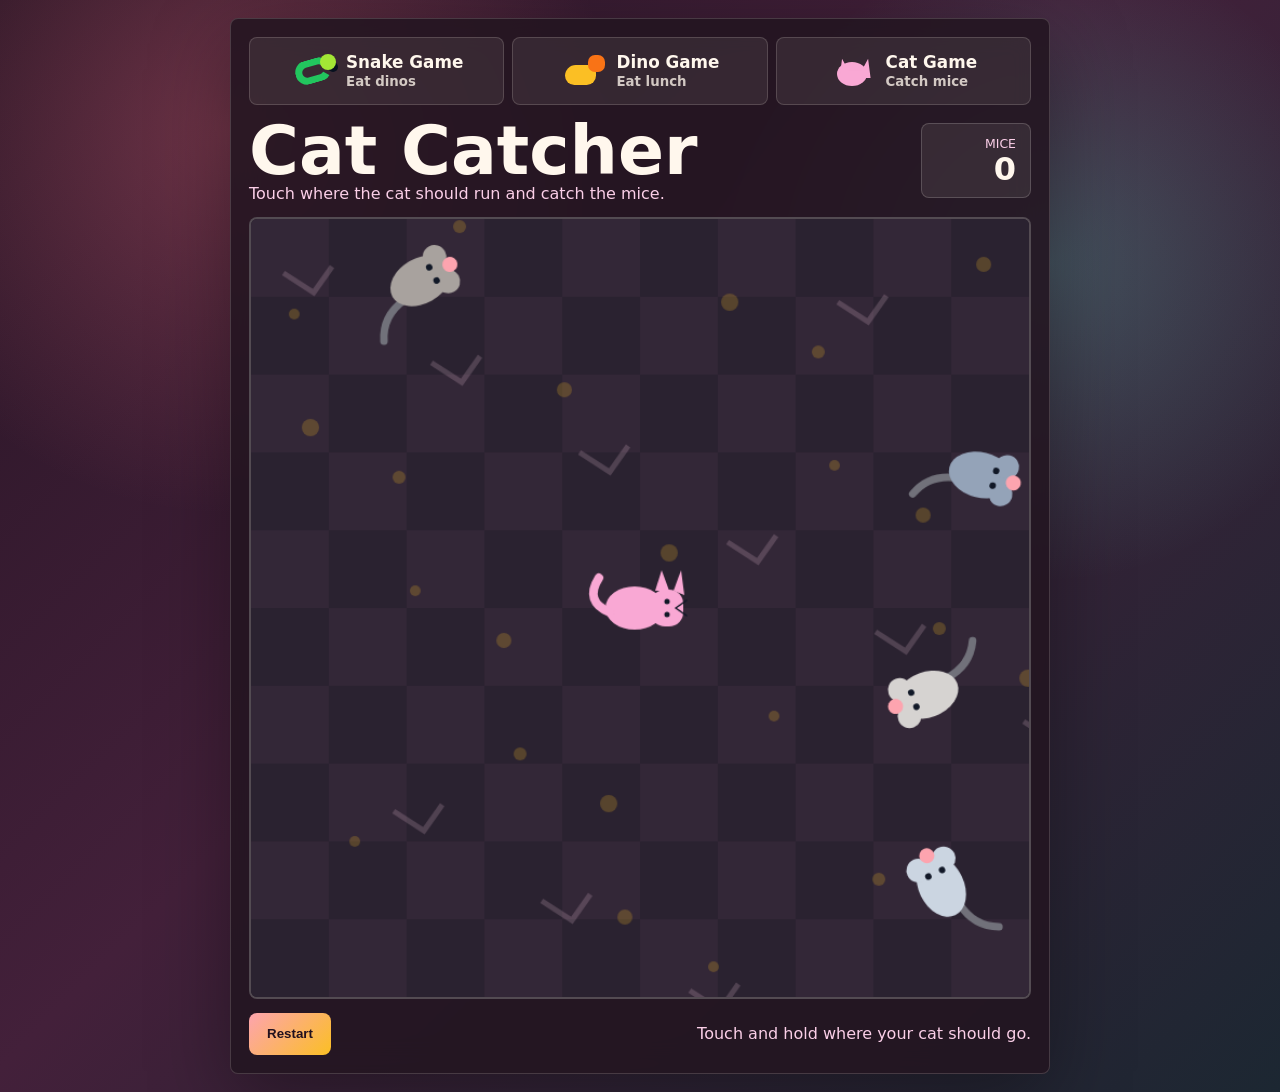
==== cat-catcher/index.html @ c7ceea02 "Add cat catcher game" ====
<!doctype html>
<html lang="en">
  <head>
    <meta charset="utf-8">
    <meta name="viewport" content="width=device-width, initial-scale=1">
    <title>Cat Catcher</title>
    <meta name="theme-color" content="#fb7185">
    <meta name="mobile-web-app-capable" content="yes">
    <meta name="apple-mobile-web-app-capable" content="yes">
    <meta name="apple-mobile-web-app-title" content="Cat Catcher">
    <meta name="apple-mobile-web-app-status-bar-style" content="black-translucent">
    <link rel="icon" href="data:,">
    <link rel="manifest" href="/cat-catcher/site.webmanifest">
    <link rel="apple-touch-icon" href="/cat-catcher/icons/cat-catcher-180.png">
    <link rel="stylesheet" href="styles.css">
  </head>
  <body>
    <main class="shell">
      <section class="game-panel" aria-label="Cat Catcher game">
        <nav class="game-nav" aria-label="Games">
          <a class="game-link" href="/" aria-label="Play snake game">
            <span class="game-link-icon snake-icon"></span>
            <span>
              <strong>Snake Game</strong>
              <small>Eat dinos</small>
            </span>
          </a>
          <a class="game-link" href="/dino-runner/" aria-label="Play dinosaur lunch game">
            <span class="game-link-icon dino-launch-icon"></span>
            <span>
              <strong>Dino Game</strong>
              <small>Eat lunch</small>
            </span>
          </a>
          <a class="game-link" href="/cat-catcher/" aria-label="Play cat game">
            <span class="game-link-icon cat-launch-icon"></span>
            <span>
              <strong>Cat Game</strong>
              <small>Catch mice</small>
            </span>
          </a>
        </nav>

        <div class="topbar">
          <div>
            <h1>Cat Catcher</h1>
            <p>Touch where the cat should run and catch the mice.</p>
          </div>
          <div class="scoreboard" aria-live="polite">
            <span>Mice</span>
            <strong id="score">0</strong>
          </div>
        </div>

        <canvas id="game" width="720" height="720" aria-label="Cat game board"></canvas>

        <div class="controls">
          <button id="restart" type="button">Restart</button>
          <p id="status">Touch and hold where your cat should go.</p>
        </div>
      </section>
    </main>

    <script src="game.js"></script>
  </body>
</html>
---- cat-catcher/styles.css ----
:root {
  color-scheme: dark;
  --panel: rgba(35, 21, 32, 0.88);
  --text: #fff7ed;
  --muted: #fbcfe8;
  --pink: #fb7185;
  --mint: #5eead4;
  --gold: #fbbf24;
}

* {
  box-sizing: border-box;
}

html,
body {
  min-height: 100%;
}

body {
  margin: 0;
  font-family:
    Inter, ui-sans-serif, system-ui, -apple-system, BlinkMacSystemFont, "Segoe UI",
    sans-serif;
  color: var(--text);
  background:
    radial-gradient(circle at 18% 12%, rgba(251, 113, 133, 0.3), transparent 24rem),
    radial-gradient(circle at 82% 24%, rgba(94, 234, 212, 0.24), transparent 20rem),
    linear-gradient(135deg, #281525, #43203a 45%, #1c2732);
}

.shell {
  min-height: 100vh;
  display: grid;
  place-items: center;
  padding: 18px;
}

.game-panel {
  width: min(100%, 820px);
  display: grid;
  gap: 14px;
  padding: 18px;
  border: 1px solid rgba(255, 247, 237, 0.16);
  border-radius: 8px;
  background: var(--panel);
  box-shadow: 0 24px 80px rgba(0, 0, 0, 0.34);
  backdrop-filter: blur(16px);
}

.game-nav {
  display: grid;
  grid-template-columns: repeat(3, minmax(0, 1fr));
  gap: 8px;
}

.game-link {
  min-height: 68px;
  display: flex;
  align-items: center;
  justify-content: center;
  gap: 10px;
  padding: 10px 12px;
  border: 1px solid rgba(255, 247, 237, 0.16);
  border-radius: 8px;
  color: var(--text);
  text-decoration: none;
  background: rgba(255, 247, 237, 0.08);
}

.game-link:hover,
.game-link:focus-visible {
  color: #22111e;
  background: linear-gradient(135deg, #fda4af, #5eead4);
}

.game-link strong,
.game-link small {
  display: block;
}

.game-link strong {
  font-size: 1.05rem;
  line-height: 1.1;
}

.game-link small {
  margin-top: 2px;
  color: currentColor;
  opacity: 0.78;
  font-weight: 800;
}

.game-link-icon {
  width: 46px;
  height: 38px;
  position: relative;
  flex: 0 0 auto;
}

.snake-icon::before {
  content: "";
  position: absolute;
  inset: 7px 5px;
  border: 7px solid #22c55e;
  border-right-color: transparent;
  border-radius: 999px;
  transform: rotate(-16deg);
}

.snake-icon::after {
  content: "";
  width: 16px;
  height: 16px;
  position: absolute;
  right: 0;
  top: 2px;
  border-radius: 50%;
  background: #a3e635;
  box-shadow: 5px 5px 0 -3px #07111f;
}

.dino-launch-icon::before {
  content: "";
  width: 31px;
  height: 20px;
  position: absolute;
  left: 4px;
  bottom: 5px;
  border-radius: 14px 10px 12px 12px;
  background: #fbbf24;
}

.dino-launch-icon::after {
  content: "";
  width: 17px;
  height: 17px;
  position: absolute;
  right: 2px;
  top: 3px;
  border-radius: 7px;
  background: #f97316;
  box-shadow: -25px 15px 0 -6px #fbbf24;
}

.cat-launch-icon::before {
  content: "";
  width: 30px;
  height: 24px;
  position: absolute;
  left: 7px;
  bottom: 4px;
  border-radius: 50%;
  background: #f9a8d4;
}

.cat-launch-icon::after {
  content: "";
  width: 31px;
  height: 24px;
  position: absolute;
  left: 10px;
  top: 2px;
  background: #f9a8d4;
  clip-path: polygon(0 100%, 8% 20%, 28% 68%, 72% 68%, 92% 20%, 100% 100%);
}

.topbar,
.controls {
  display: flex;
  align-items: center;
  justify-content: space-between;
  gap: 16px;
}

h1,
p {
  margin: 0;
}

h1 {
  font-size: clamp(2rem, 7vw, 4.25rem);
  line-height: 0.95;
}

.topbar p,
.controls p {
  color: var(--muted);
}

.scoreboard {
  min-width: 110px;
  display: grid;
  justify-items: end;
  gap: 2px;
  padding: 12px 14px;
  border: 1px solid rgba(255, 247, 237, 0.18);
  border-radius: 8px;
  background: rgba(255, 247, 237, 0.08);
}

.scoreboard span {
  color: var(--muted);
  font-size: 0.78rem;
  text-transform: uppercase;
}

.scoreboard strong {
  font-size: 2rem;
  line-height: 1;
}

canvas {
  width: 100%;
  aspect-ratio: 1;
  display: block;
  border: 2px solid rgba(255, 247, 237, 0.18);
  border-radius: 8px;
  background: #2d2430;
  touch-action: none;
  user-select: none;
  box-shadow: inset 0 0 50px rgba(10, 8, 14, 0.38);
}

button {
  min-height: 42px;
  padding: 0 18px;
  border: 0;
  border-radius: 8px;
  color: #22111e;
  font-weight: 900;
  cursor: pointer;
  background: linear-gradient(135deg, #fda4af, #fbbf24);
}

button:focus-visible {
  outline: 3px solid rgba(94, 234, 212, 0.85);
  outline-offset: 3px;
}

@media (max-width: 680px) {
  .shell {
    padding: 10px;
  }

  .game-panel {
    padding: 12px;
  }

  .topbar,
  .controls {
    align-items: stretch;
    flex-direction: column;
  }

  .scoreboard {
    justify-items: start;
  }

  .game-nav {
    grid-template-columns: 1fr;
  }
}
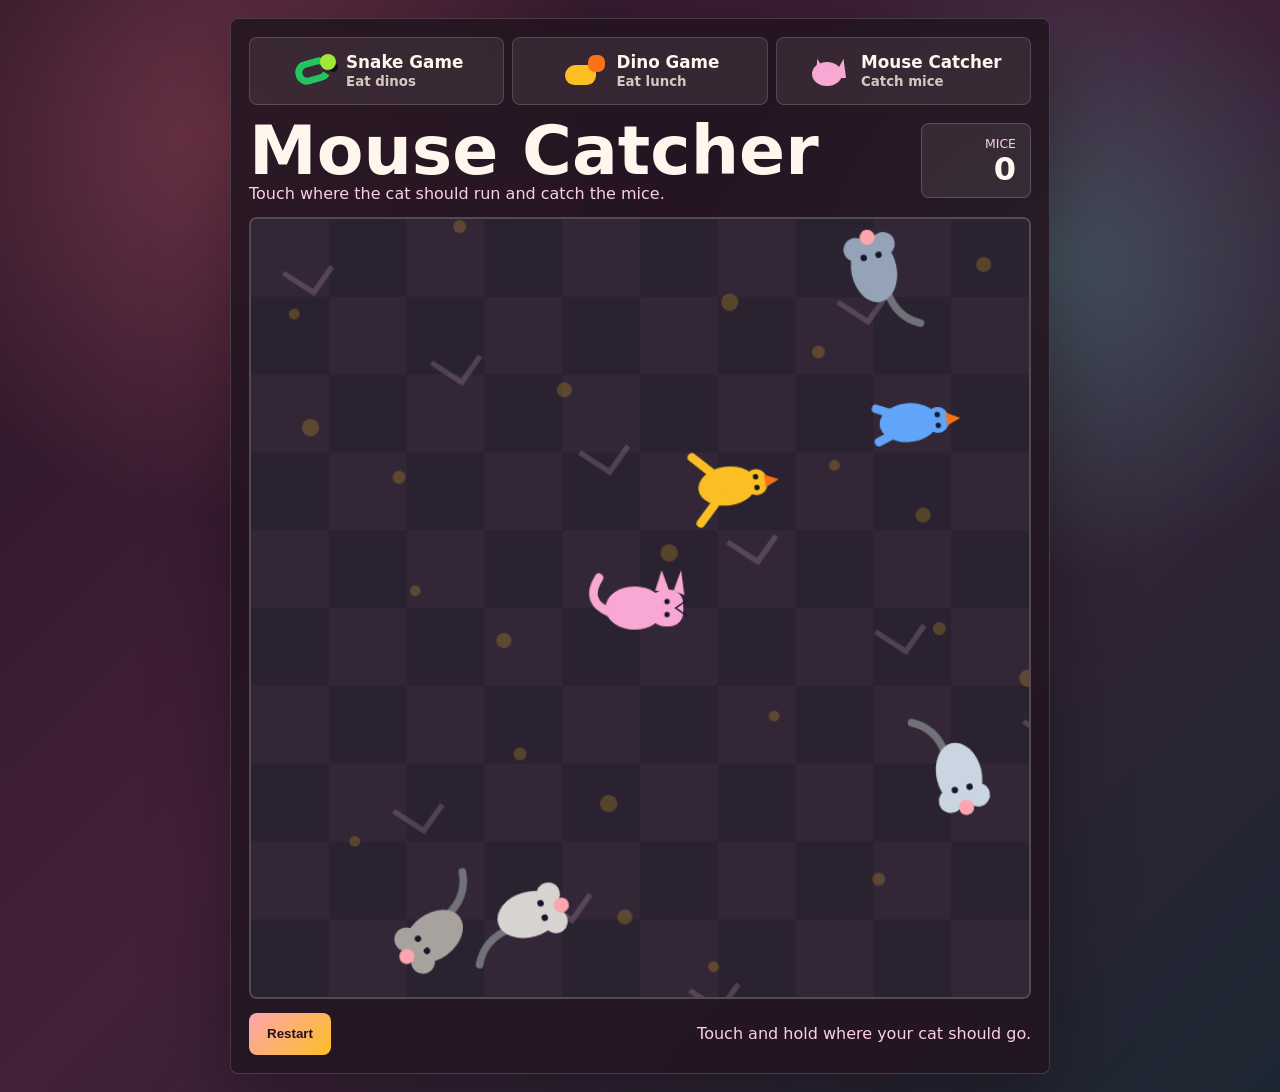
==== commit f1729813: "Improve mouse catcher movement" ====
--- a/cat-catcher/index.html
+++ b/cat-catcher/index.html
@@ -3,20 +3,20 @@
   <head>
     <meta charset="utf-8">
     <meta name="viewport" content="width=device-width, initial-scale=1">
-    <title>Cat Catcher</title>
+    <title>Mouse Catcher</title>
     <meta name="theme-color" content="#fb7185">
     <meta name="mobile-web-app-capable" content="yes">
     <meta name="apple-mobile-web-app-capable" content="yes">
-    <meta name="apple-mobile-web-app-title" content="Cat Catcher">
+    <meta name="apple-mobile-web-app-title" content="Mouse Catcher">
     <meta name="apple-mobile-web-app-status-bar-style" content="black-translucent">
     <link rel="icon" href="data:,">
     <link rel="manifest" href="/cat-catcher/site.webmanifest">
-    <link rel="apple-touch-icon" href="/cat-catcher/icons/cat-catcher-180.png">
+    <link rel="apple-touch-icon" href="/cat-catcher/icons/mouse-catcher-180.png">
     <link rel="stylesheet" href="styles.css">
   </head>
   <body>
     <main class="shell">
-      <section class="game-panel" aria-label="Cat Catcher game">
+      <section class="game-panel" aria-label="Mouse Catcher game">
         <nav class="game-nav" aria-label="Games">
           <a class="game-link" href="/" aria-label="Play snake game">
             <span class="game-link-icon snake-icon"></span>
@@ -32,10 +32,10 @@
               <small>Eat lunch</small>
             </span>
           </a>
-          <a class="game-link" href="/cat-catcher/" aria-label="Play cat game">
+          <a class="game-link" href="/cat-catcher/" aria-label="Play mouse catcher game">
             <span class="game-link-icon cat-launch-icon"></span>
             <span>
-              <strong>Cat Game</strong>
+              <strong>Mouse Catcher</strong>
               <small>Catch mice</small>
             </span>
           </a>
@@ -43,7 +43,7 @@
 
         <div class="topbar">
           <div>
-            <h1>Cat Catcher</h1>
+            <h1>Mouse Catcher</h1>
             <p>Touch where the cat should run and catch the mice.</p>
           </div>
           <div class="scoreboard" aria-live="polite">
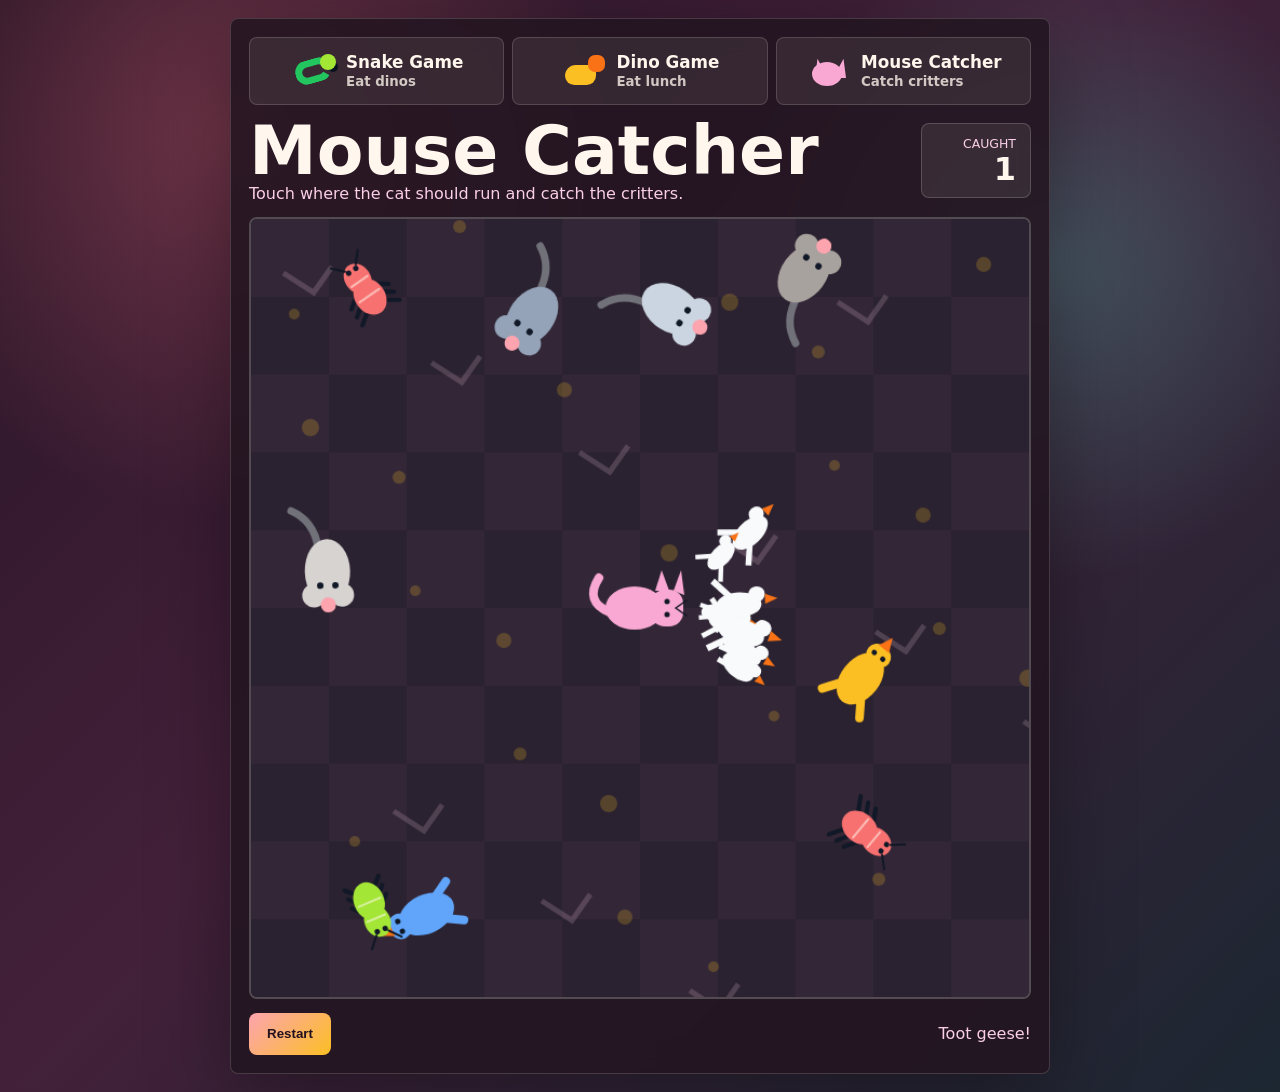
==== commit a80572bb: "Add bugs to mouse catcher" ====
--- a/cat-catcher/index.html
+++ b/cat-catcher/index.html
@@ -36,7 +36,7 @@
             <span class="game-link-icon cat-launch-icon"></span>
             <span>
               <strong>Mouse Catcher</strong>
-              <small>Catch mice</small>
+              <small>Catch critters</small>
             </span>
           </a>
         </nav>
@@ -44,10 +44,10 @@
         <div class="topbar">
           <div>
             <h1>Mouse Catcher</h1>
-            <p>Touch where the cat should run and catch the mice.</p>
+            <p>Touch where the cat should run and catch the critters.</p>
           </div>
           <div class="scoreboard" aria-live="polite">
-            <span>Mice</span>
+            <span>Caught</span>
             <strong id="score">0</strong>
           </div>
         </div>
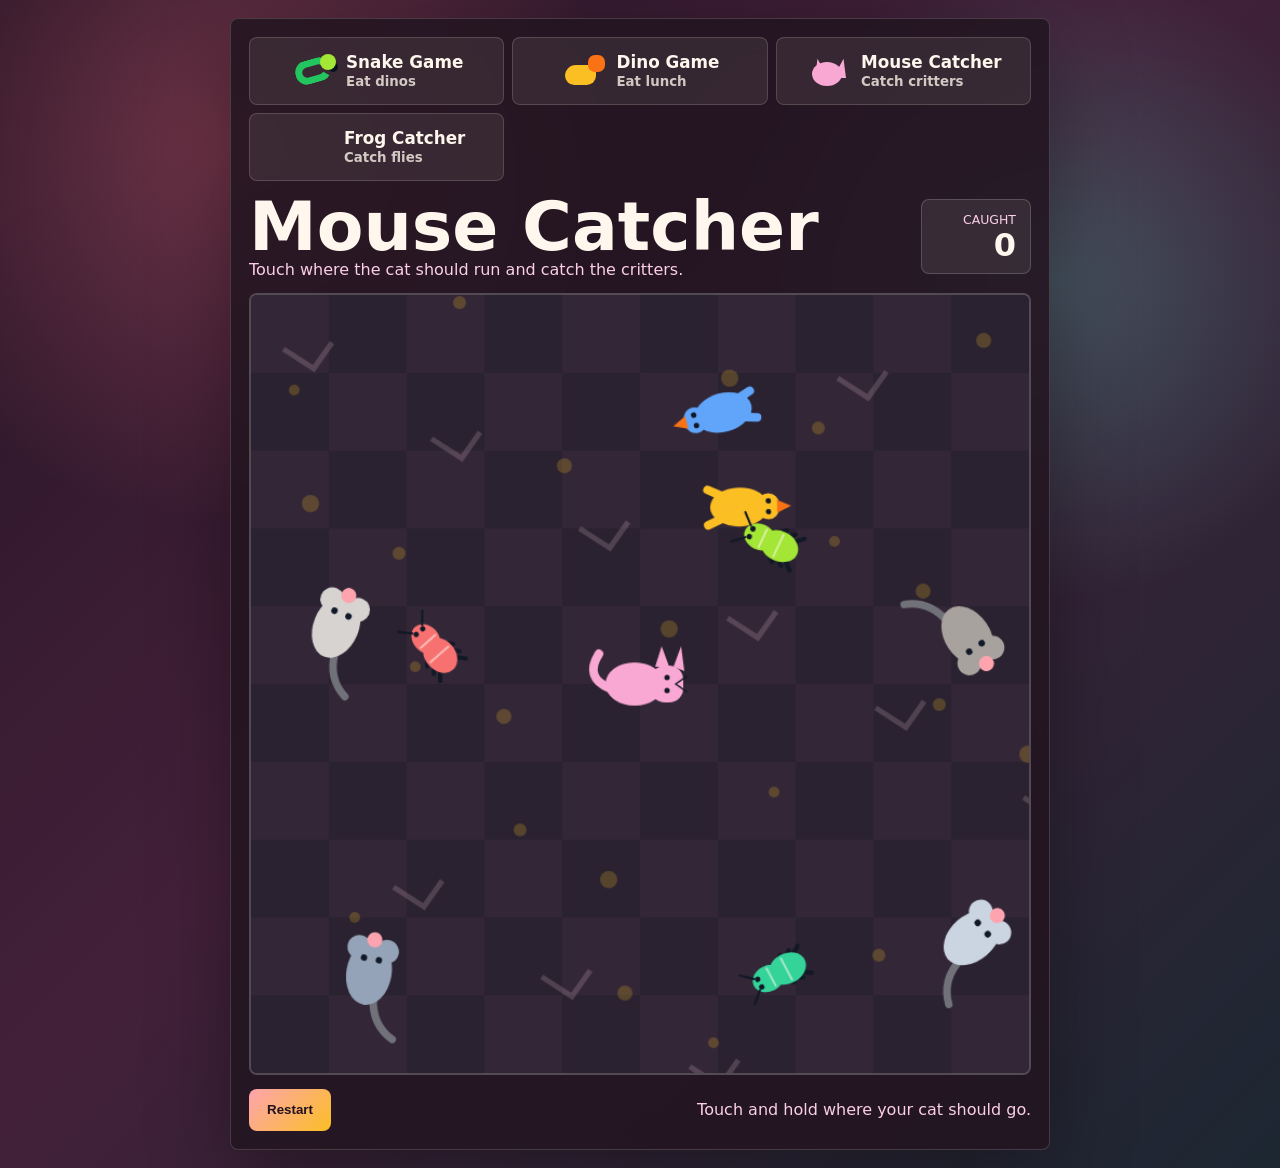
==== commit 85dfd808: "Add frog catcher game" ====
--- a/cat-catcher/index.html
+++ b/cat-catcher/index.html
@@ -39,6 +39,13 @@
               <small>Catch critters</small>
             </span>
           </a>
+          <a class="game-link" href="/frog-fly/" aria-label="Play frog catcher game">
+            <span class="game-link-icon frog-launch-icon"></span>
+            <span>
+              <strong>Frog Catcher</strong>
+              <small>Catch flies</small>
+            </span>
+          </a>
         </nav>
 
         <div class="topbar">
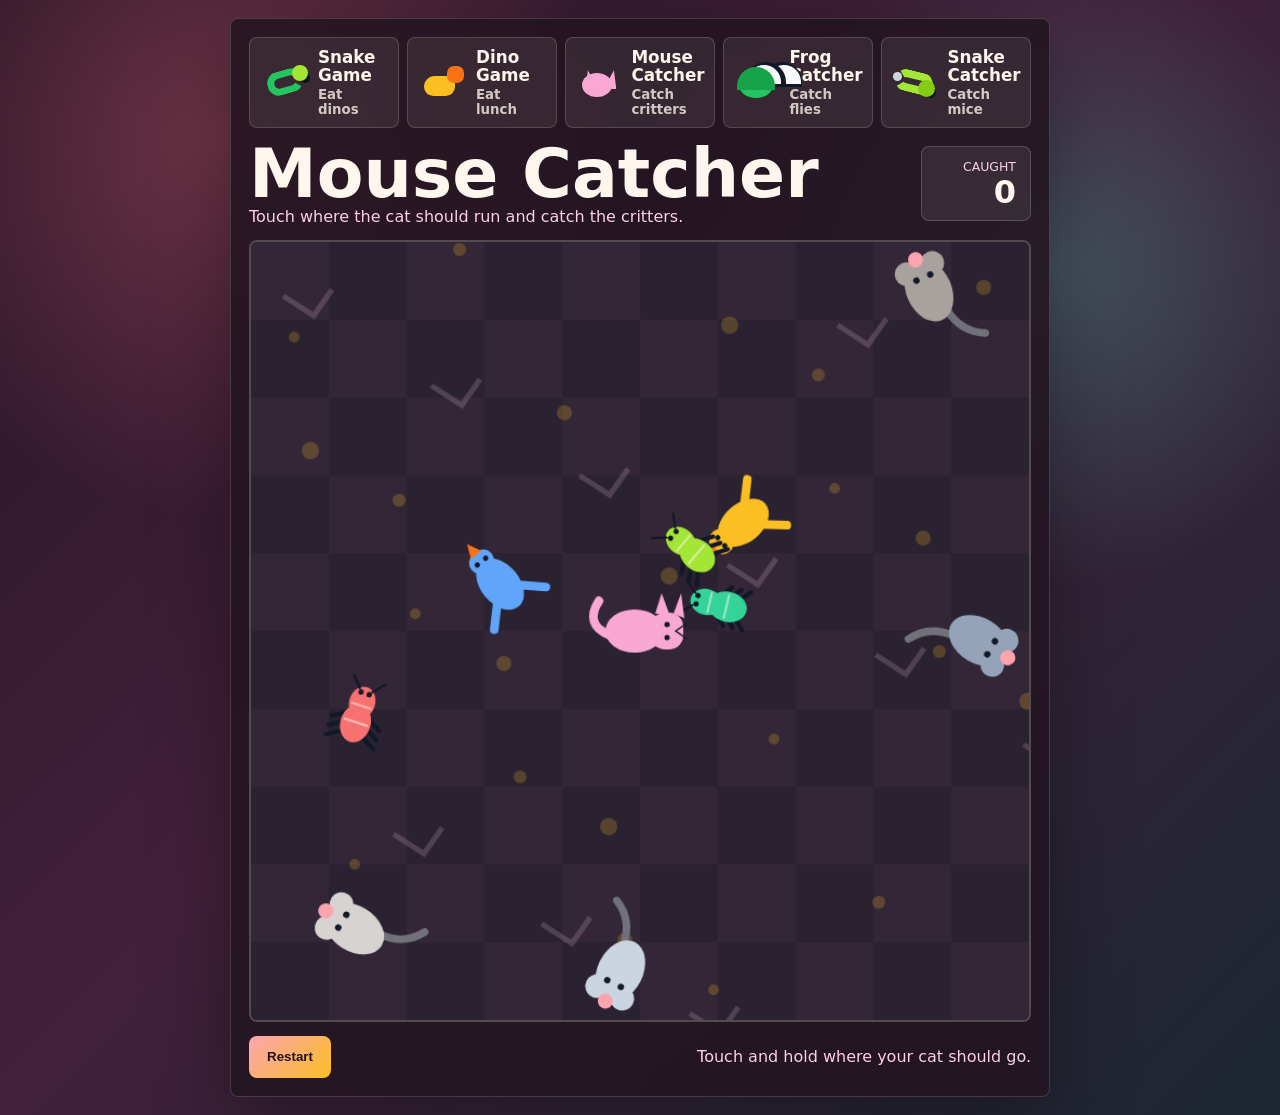
==== commit 5ca7b119: "Add snake catcher game" ====
--- a/cat-catcher/index.html
+++ b/cat-catcher/index.html
@@ -46,6 +46,13 @@
               <small>Catch flies</small>
             </span>
           </a>
+          <a class="game-link" href="/snake-catcher/" aria-label="Play snake catcher game">
+            <span class="game-link-icon snake-catcher-icon"></span>
+            <span>
+              <strong>Snake Catcher</strong>
+              <small>Catch mice</small>
+            </span>
+          </a>
         </nav>
 
         <div class="topbar">
--- a/cat-catcher/styles.css
+++ b/cat-catcher/styles.css
@@ -50,7 +50,7 @@
 
 .game-nav {
   display: grid;
-  grid-template-columns: repeat(3, minmax(0, 1fr));
+  grid-template-columns: repeat(5, minmax(0, 1fr));
   gap: 8px;
 }
 
@@ -165,6 +165,57 @@
   clip-path: polygon(0 100%, 8% 20%, 28% 68%, 72% 68%, 92% 20%, 100% 100%);
 }
 
+.frog-launch-icon::before {
+  content: "";
+  width: 34px;
+  height: 26px;
+  position: absolute;
+  left: 6px;
+  bottom: 3px;
+  border-radius: 50%;
+  background: #22c55e;
+}
+
+.frog-launch-icon::after {
+  content: "";
+  width: 38px;
+  height: 23px;
+  position: absolute;
+  left: 4px;
+  top: 4px;
+  border-radius: 999px 999px 14px 14px;
+  background: #16a34a;
+  box-shadow:
+    8px -4px 0 -2px #f8fafc,
+    10px -4px 0 1px #111827,
+    28px -4px 0 -2px #f8fafc,
+    26px -4px 0 1px #111827;
+}
+
+.snake-catcher-icon::before {
+  content: "";
+  position: absolute;
+  inset: 8px 4px;
+  border: 8px solid #a3e635;
+  border-left-color: transparent;
+  border-radius: 999px;
+  transform: rotate(14deg);
+}
+
+.snake-catcher-icon::after {
+  content: "";
+  width: 17px;
+  height: 17px;
+  position: absolute;
+  right: 2px;
+  bottom: 4px;
+  border-radius: 50%;
+  background: #84cc16;
+  box-shadow:
+    4px 4px 0 -3px #111827,
+    -29px -12px 0 -4px #cbd5e1;
+}
+
 .topbar,
 .controls {
   display: flex;
